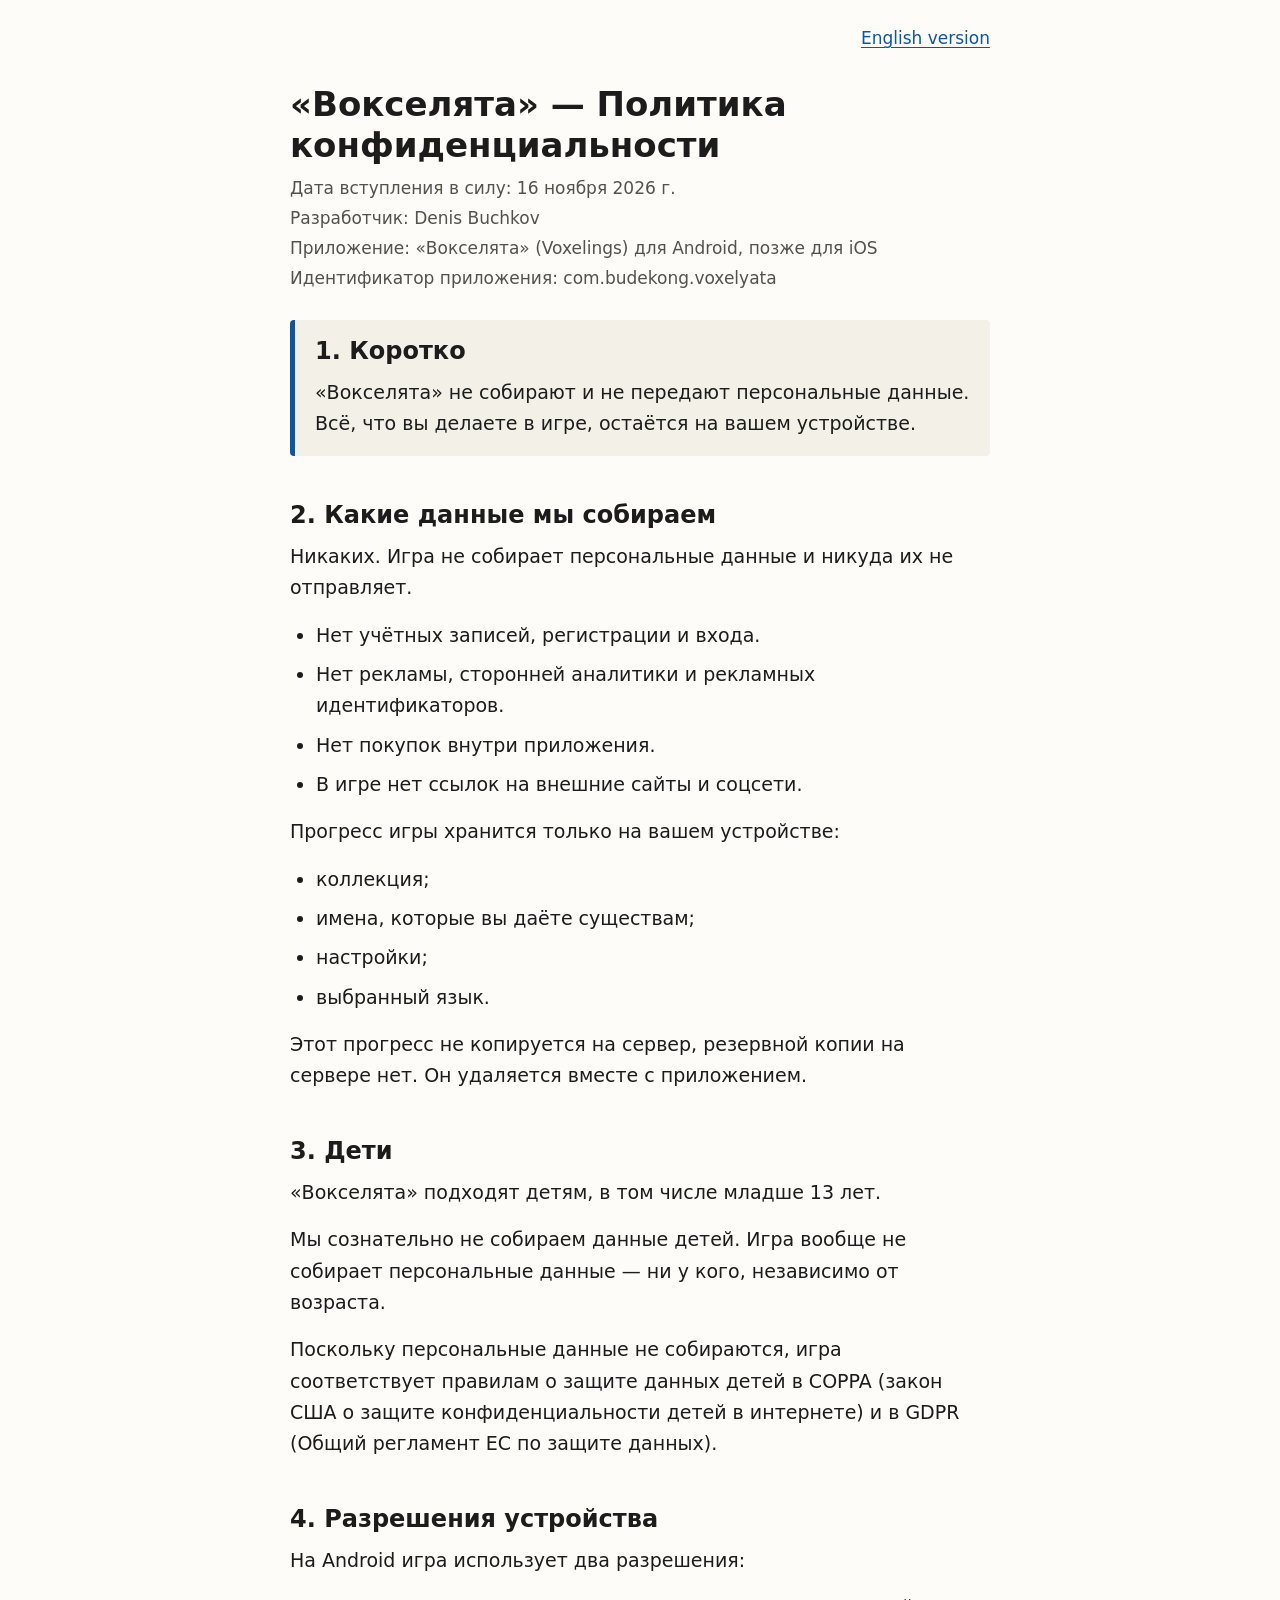
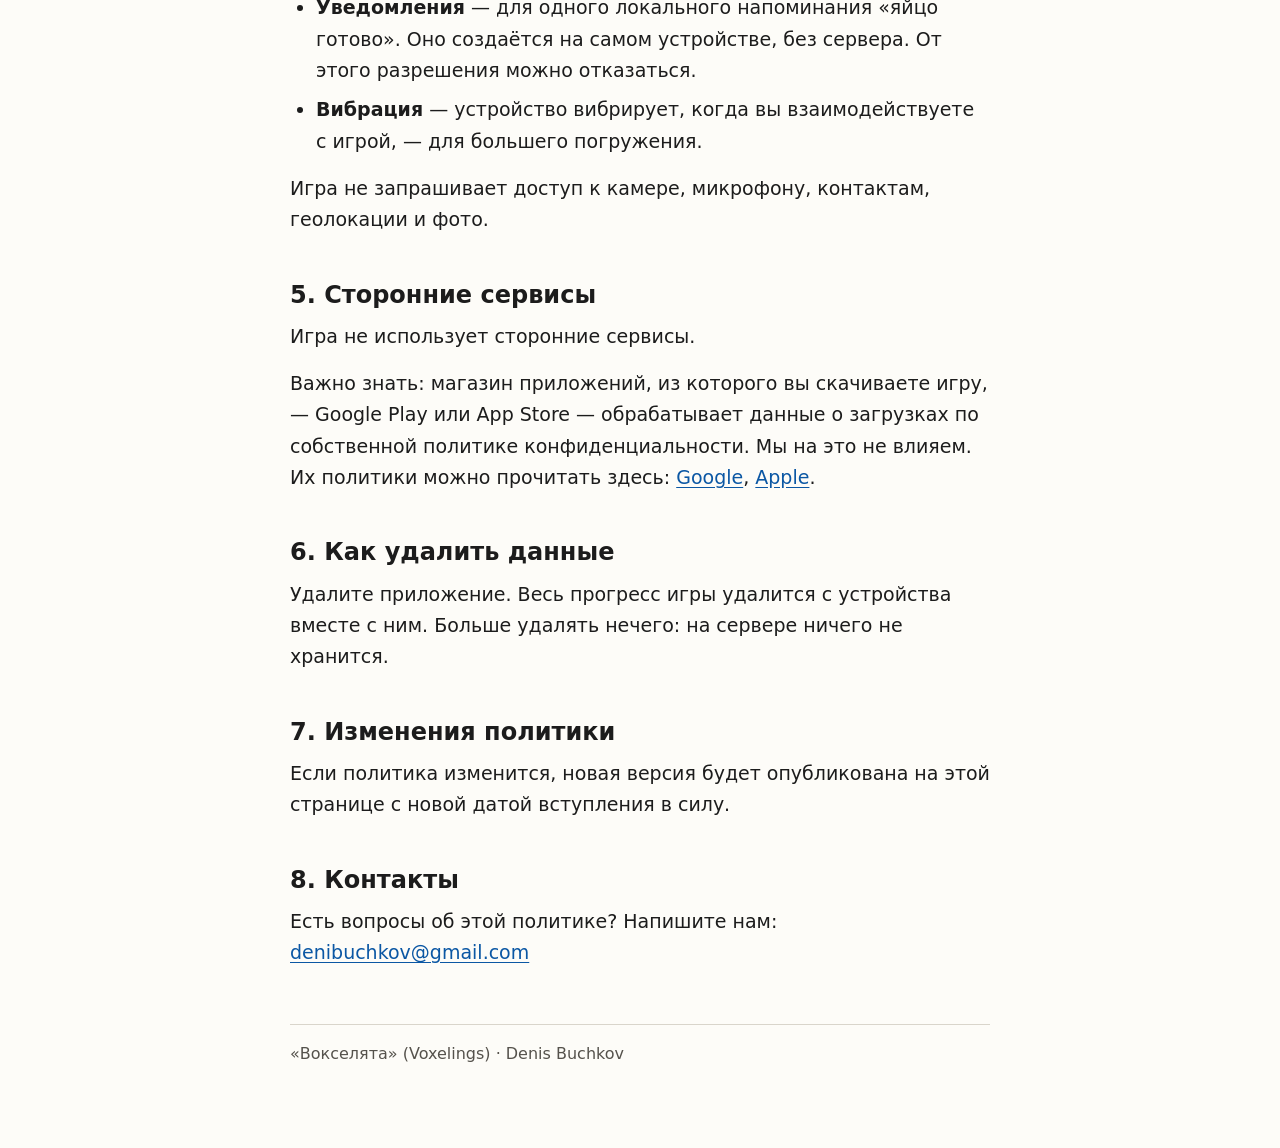
==== ru/index.html @ cc790b65 "Add privacy policy pages" ====
<!DOCTYPE html>
<html lang="ru">
<head>
  <meta charset="utf-8">
  <meta name="viewport" content="width=device-width, initial-scale=1">
  <title>Вокселята — Политика конфиденциальности</title>
  <meta name="description" content="Политика конфиденциальности мобильной игры «Вокселята» (Voxelings). Игра не собирает и не передаёт персональные данные.">
  <link rel="alternate" hreflang="en" href="../">
  <link rel="alternate" hreflang="ru" href="./">
  <link rel="stylesheet" href="../style.css">
</head>
<body>
<div class="page">

  <p class="lang"><a href="../" lang="en" hreflang="en">English version</a></p>

  <header>
    <h1>«Вокселята» — Политика конфиденциальности</h1>
    <ul class="meta">
      <li>Дата вступления в силу: 16 ноября 2026 г.</li>
      <li>Разработчик: Denis Buchkov</li>
      <li>Приложение: «Вокселята» (Voxelings) для Android, позже для iOS</li>
      <li>Идентификатор приложения: com.budekong.voxelyata</li>
    </ul>
  </header>

  <main>
    <section class="short">
      <h2 style="margin-top:0">1. Коротко</h2>
      <p>«Вокселята» не собирают и не передают персональные данные. Всё, что вы делаете в игре, остаётся на вашем устройстве.</p>
    </section>

    <section>
      <h2>2. Какие данные мы собираем</h2>
      <p>Никаких. Игра не собирает персональные данные и никуда их не отправляет.</p>
      <ul>
        <li>Нет учётных записей, регистрации и входа.</li>
        <li>Нет рекламы, сторонней аналитики и рекламных идентификаторов.</li>
        <li>Нет покупок внутри приложения.</li>
        <li>В игре нет ссылок на внешние сайты и соцсети.</li>
      </ul>
      <p>Прогресс игры хранится только на вашем устройстве:</p>
      <ul>
        <li>коллекция;</li>
        <li>имена, которые вы даёте существам;</li>
        <li>настройки;</li>
        <li>выбранный язык.</li>
      </ul>
      <p>Этот прогресс не копируется на сервер, резервной копии на сервере нет. Он удаляется вместе с приложением.</p>
    </section>

    <section>
      <h2>3. Дети</h2>
      <p>«Вокселята» подходят детям, в том числе младше 13 лет.</p>
      <p>Мы сознательно не собираем данные детей. Игра вообще не собирает персональные данные — ни у кого, независимо от возраста.</p>
      <p>Поскольку персональные данные не собираются, игра соответствует правилам о защите данных детей в COPPA (закон США о защите конфиденциальности детей в интернете) и в GDPR (Общий регламент ЕС по защите данных).</p>
    </section>

    <section>
      <h2>4. Разрешения устройства</h2>
      <p>На Android игра использует два разрешения:</p>
      <ul>
        <li><strong>Уведомления</strong> — для одного локального напоминания «яйцо готово». Оно создаётся на самом устройстве, без сервера. От этого разрешения можно отказаться.</li>
        <li><strong>Вибрация</strong> — устройство вибрирует, когда вы взаимодействуете с игрой, — для большего погружения.</li>
      </ul>
      <p>Игра не запрашивает доступ к камере, микрофону, контактам, геолокации и фото.</p>    </section>

    <section>
      <h2>5. Сторонние сервисы</h2>
      <p>Игра не использует сторонние сервисы.</p>
      <p>Важно знать: магазин приложений, из которого вы скачиваете игру, — Google Play или App Store — обрабатывает данные о загрузках по собственной политике конфиденциальности. Мы на это не влияем. Их политики можно прочитать здесь: <a href="https://policies.google.com/privacy?hl=ru" rel="noopener noreferrer">Google</a>, <a href="https://www.apple.com/legal/privacy/" rel="noopener noreferrer">Apple</a>.</p>
    </section>

    <section>
      <h2>6. Как удалить данные</h2>
      <p>Удалите приложение. Весь прогресс игры удалится с устройства вместе с ним. Больше удалять нечего: на сервере ничего не хранится.</p>
    </section>

    <section>
      <h2>7. Изменения политики</h2>
      <p>Если политика изменится, новая версия будет опубликована на этой странице с новой датой вступления в силу.</p>
    </section>

    <section>
      <h2>8. Контакты</h2>
      <p>Есть вопросы об этой политике? Напишите нам: <a href="mailto:denibuchkov@gmail.com">denibuchkov@gmail.com</a></p>
    </section>
  </main>

  <footer>
    <p>«Вокселята» (Voxelings) · Denis Buchkov</p>
  </footer>

</div>
</body>
</html>
---- style.css ----
:root {
  --bg: #fdfcf8;
  --text: #1c1c1c;
  --muted: #55524c;
  --link: #0b57a4;
  --line: #d9d5cb;
  --card: #f3f0e7;
}

@media (prefers-color-scheme: dark) {
  :root {
    --bg: #17181a;
    --text: #ebe9e4;
    --muted: #b4b0a8;
    --link: #8fbcff;
    --line: #3a3c40;
    --card: #222427;
  }
}

* {
  box-sizing: border-box;
}

html {
  -webkit-text-size-adjust: 100%;
  text-size-adjust: 100%;
}

body {
  margin: 0;
  padding: 24px 20px 64px;
  background: var(--bg);
  color: var(--text);
  font-family: system-ui, -apple-system, "Segoe UI", Roboto, "Helvetica Neue", Arial, sans-serif;
  font-size: 19px;
  line-height: 1.65;
}

.page {
  max-width: 700px;
  margin: 0 auto;
}

.lang {
  margin: 0 0 32px;
  text-align: right;
  font-size: 17px;
}

a {
  color: var(--link);
  text-decoration: underline;
  text-underline-offset: 3px;
}

a:focus-visible {
  outline: 3px solid var(--link);
  outline-offset: 3px;
  border-radius: 2px;
}

h1 {
  margin: 0 0 8px;
  font-size: 34px;
  line-height: 1.2;
  overflow-wrap: break-word;
}

h2 {
  margin: 44px 0 10px;
  font-size: 24px;
  line-height: 1.3;
}

p,
ul {
  margin: 0 0 16px;
}

ul {
  padding-left: 26px;
}

li {
  margin-bottom: 8px;
}

.meta {
  margin: 0 0 28px;
  padding: 0;
  list-style: none;
  color: var(--muted);
  font-size: 17px;
}

.meta li {
  margin-bottom: 2px;
  overflow-wrap: anywhere;
}

.short {
  padding: 16px 20px;
  background: var(--card);
  border-left: 5px solid var(--link);
  border-radius: 4px;
}

.short p:last-child {
  margin-bottom: 0;
}

footer {
  margin-top: 56px;
  padding-top: 16px;
  border-top: 1px solid var(--line);
  color: var(--muted);
  font-size: 16px;
}

/* Незаполненные места. После заполнения таких элементов на страницах остаться не должно. */
mark.todo {
  padding: 1px 5px;
  background: #ffdd55;
  color: #000;
  font-weight: 700;
  border-radius: 3px;
}

@media (max-width: 480px) {
  body {
    padding: 16px 16px 48px;
    font-size: 18px;
  }

  h1 {
    font-size: 28px;
  }

  h2 {
    font-size: 22px;
  }
}
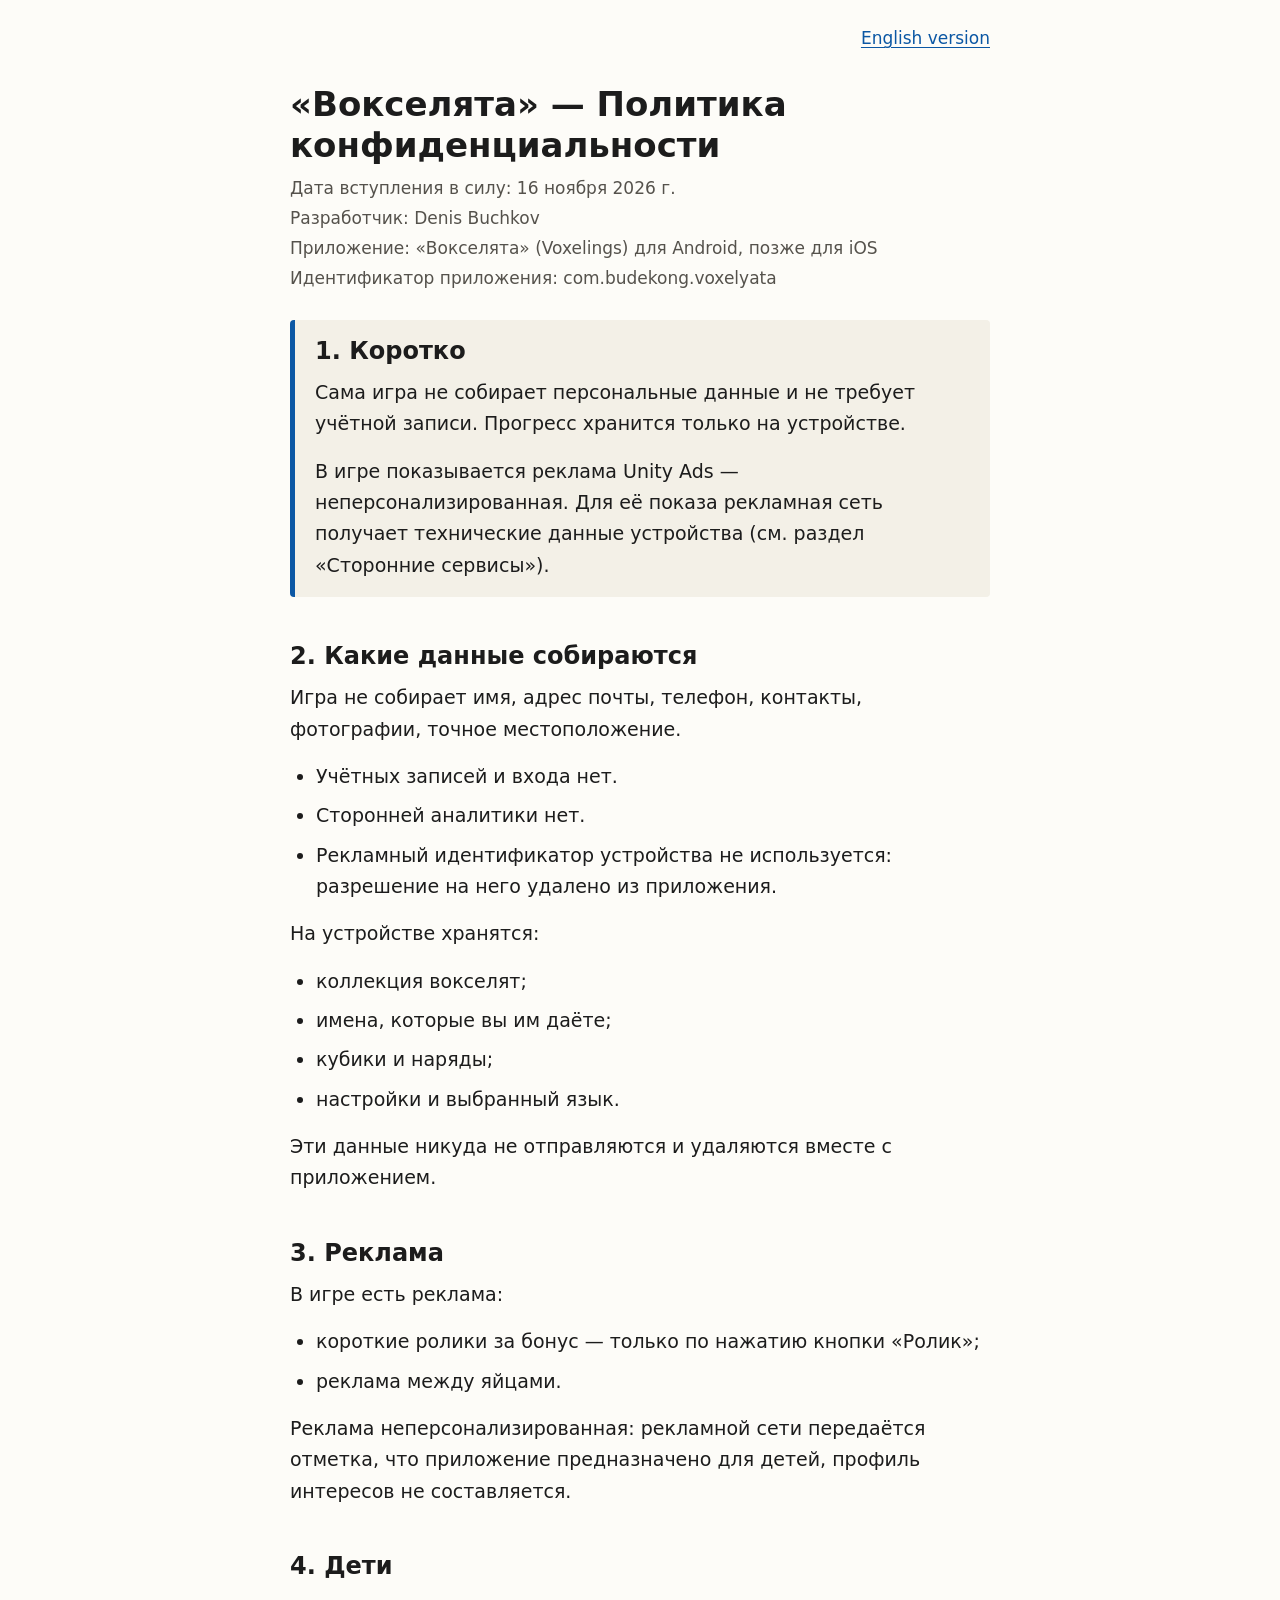
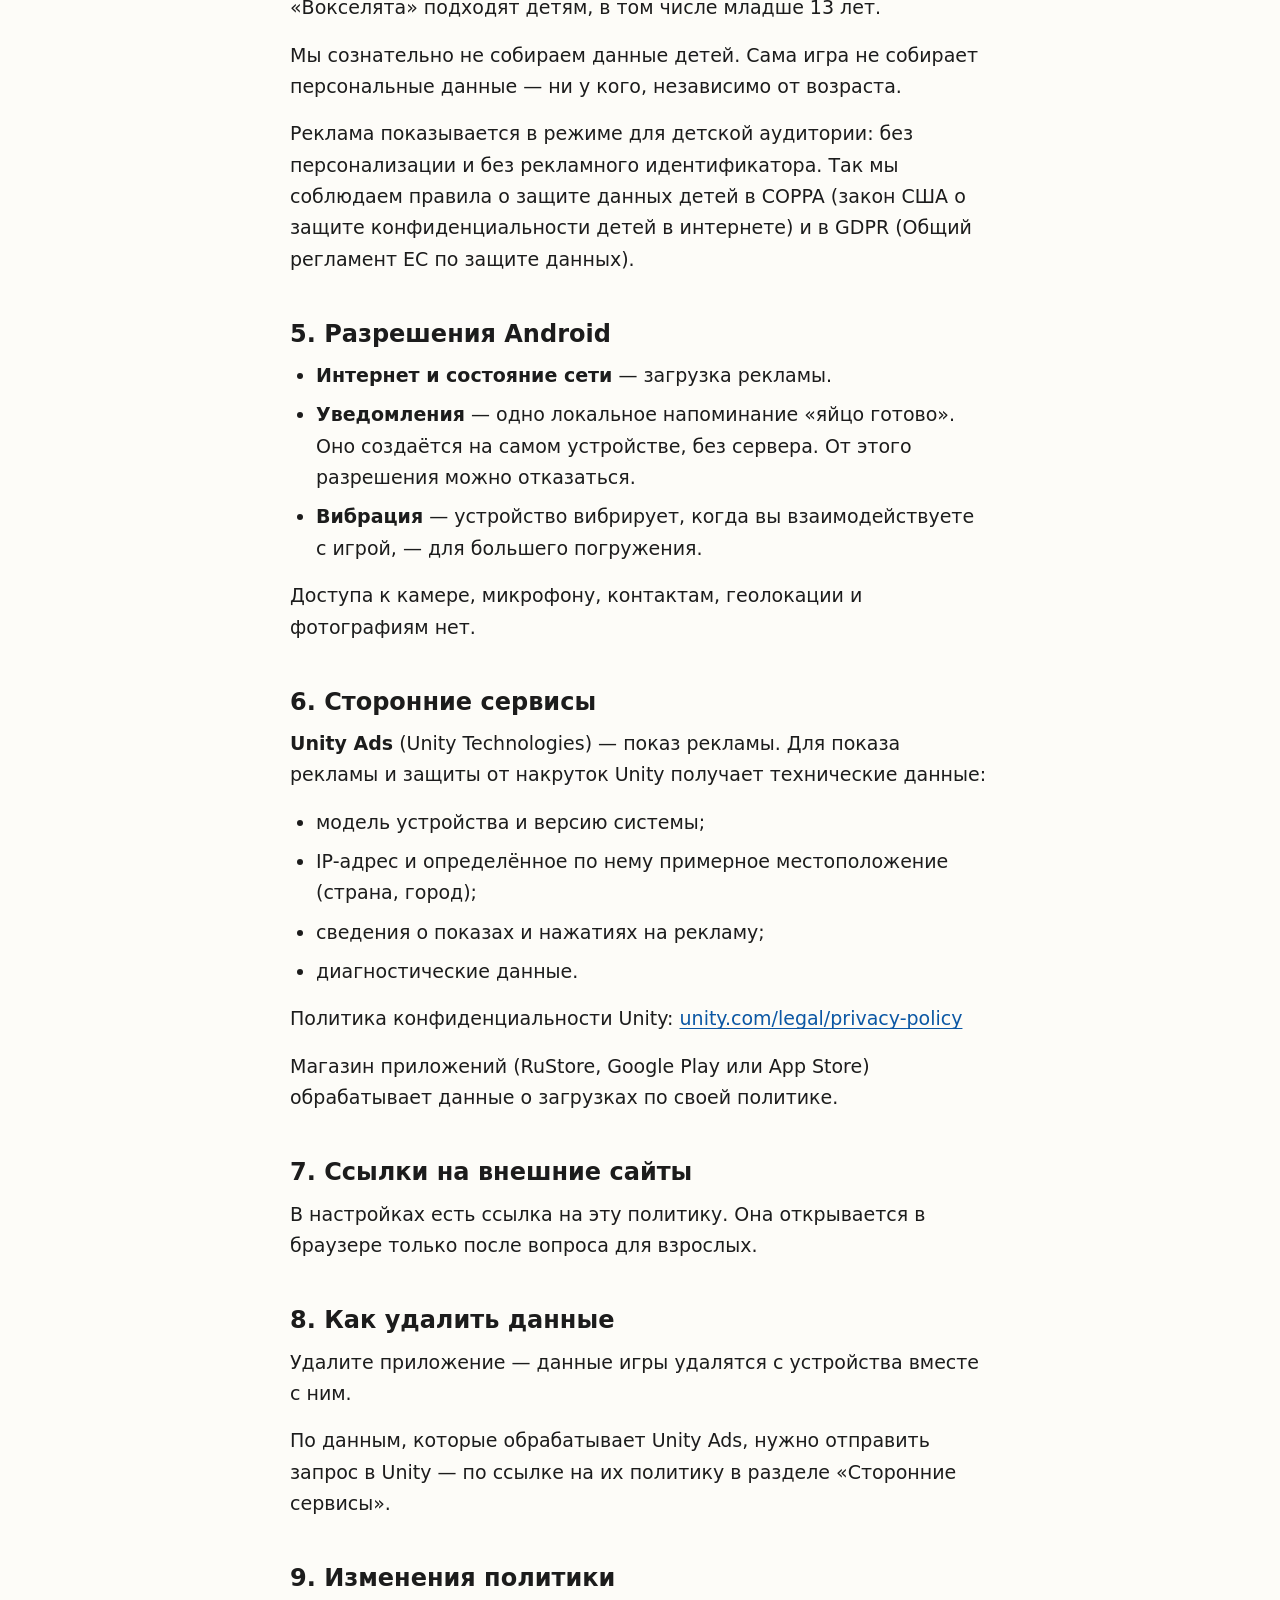
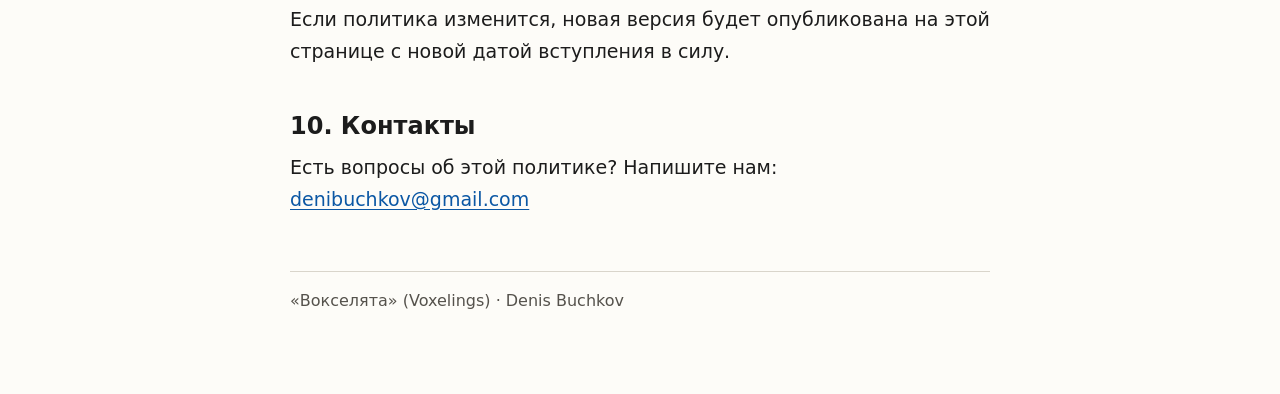
==== commit 30adbe7c: "Update policy for RuStore: Unity Ads" ====
--- a/ru/index.html
+++ b/ru/index.html
@@ -4,7 +4,7 @@
   <meta charset="utf-8">
   <meta name="viewport" content="width=device-width, initial-scale=1">
   <title>Вокселята — Политика конфиденциальности</title>
-  <meta name="description" content="Политика конфиденциальности мобильной игры «Вокселята» (Voxelings). Игра не собирает и не передаёт персональные данные.">
+  <meta name="description" content="Политика конфиденциальности мобильной игры «Вокселята» (Voxelings). Сама игра не собирает персональные данные; в игре показывается неперсонализированная реклама Unity Ads.">
   <link rel="alternate" hreflang="en" href="../">
   <link rel="alternate" hreflang="ru" href="./">
   <link rel="stylesheet" href="../style.css">
@@ -27,62 +27,86 @@
   <main>
     <section class="short">
       <h2 style="margin-top:0">1. Коротко</h2>
-      <p>«Вокселята» не собирают и не передают персональные данные. Всё, что вы делаете в игре, остаётся на вашем устройстве.</p>
+      <p>Сама игра не собирает персональные данные и не требует учётной записи. Прогресс хранится только на устройстве.</p>
+      <p>В игре показывается реклама Unity Ads — неперсонализированная. Для её показа рекламная сеть получает технические данные устройства (см. раздел «Сторонние сервисы»).</p>
     </section>
 
     <section>
-      <h2>2. Какие данные мы собираем</h2>
-      <p>Никаких. Игра не собирает персональные данные и никуда их не отправляет.</p>
+      <h2>2. Какие данные собираются</h2>
+      <p>Игра не собирает имя, адрес почты, телефон, контакты, фотографии, точное местоположение.</p>
       <ul>
-        <li>Нет учётных записей, регистрации и входа.</li>
-        <li>Нет рекламы, сторонней аналитики и рекламных идентификаторов.</li>
-        <li>Нет покупок внутри приложения.</li>
-        <li>В игре нет ссылок на внешние сайты и соцсети.</li>
+        <li>Учётных записей и входа нет.</li>
+        <li>Сторонней аналитики нет.</li>
+        <li>Рекламный идентификатор устройства не используется: разрешение на него удалено из приложения.</li>
       </ul>
-      <p>Прогресс игры хранится только на вашем устройстве:</p>
+      <p>На устройстве хранятся:</p>
       <ul>
-        <li>коллекция;</li>
-        <li>имена, которые вы даёте существам;</li>
-        <li>настройки;</li>
-        <li>выбранный язык.</li>
+        <li>коллекция вокселят;</li>
+        <li>имена, которые вы им даёте;</li>
+        <li>кубики и наряды;</li>
+        <li>настройки и выбранный язык.</li>
       </ul>
-      <p>Этот прогресс не копируется на сервер, резервной копии на сервере нет. Он удаляется вместе с приложением.</p>
+      <p>Эти данные никуда не отправляются и удаляются вместе с приложением.</p>
     </section>
 
     <section>
-      <h2>3. Дети</h2>
-      <p>«Вокселята» подходят детям, в том числе младше 13 лет.</p>
-      <p>Мы сознательно не собираем данные детей. Игра вообще не собирает персональные данные — ни у кого, независимо от возраста.</p>
-      <p>Поскольку персональные данные не собираются, игра соответствует правилам о защите данных детей в COPPA (закон США о защите конфиденциальности детей в интернете) и в GDPR (Общий регламент ЕС по защите данных).</p>
+      <h2>3. Реклама</h2>
+      <p>В игре есть реклама:</p>
+      <ul>
+        <li>короткие ролики за бонус — только по нажатию кнопки «Ролик»;</li>
+        <li>реклама между яйцами.</li>
+      </ul>
+      <p>Реклама неперсонализированная: рекламной сети передаётся отметка, что приложение предназначено для детей, профиль интересов не составляется.</p>
     </section>
 
     <section>
-      <h2>4. Разрешения устройства</h2>
-      <p>На Android игра использует два разрешения:</p>
-      <ul>
-        <li><strong>Уведомления</strong> — для одного локального напоминания «яйцо готово». Оно создаётся на самом устройстве, без сервера. От этого разрешения можно отказаться.</li>
-        <li><strong>Вибрация</strong> — устройство вибрирует, когда вы взаимодействуете с игрой, — для большего погружения.</li>
-      </ul>
-      <p>Игра не запрашивает доступ к камере, микрофону, контактам, геолокации и фото.</p>    </section>
-
-    <section>
-      <h2>5. Сторонние сервисы</h2>
-      <p>Игра не использует сторонние сервисы.</p>
-      <p>Важно знать: магазин приложений, из которого вы скачиваете игру, — Google Play или App Store — обрабатывает данные о загрузках по собственной политике конфиденциальности. Мы на это не влияем. Их политики можно прочитать здесь: <a href="https://policies.google.com/privacy?hl=ru" rel="noopener noreferrer">Google</a>, <a href="https://www.apple.com/legal/privacy/" rel="noopener noreferrer">Apple</a>.</p>
+      <h2>4. Дети</h2>
+      <p>«Вокселята» подходят детям, в том числе младше 13 лет.</p>
+      <p>Мы сознательно не собираем данные детей. Сама игра не собирает персональные данные — ни у кого, независимо от возраста.</p>
+      <p>Реклама показывается в режиме для детской аудитории: без персонализации и без рекламного идентификатора. Так мы соблюдаем правила о защите данных детей в COPPA (закон США о защите конфиденциальности детей в интернете) и в GDPR (Общий регламент ЕС по защите данных).</p>
     </section>
 
     <section>
-      <h2>6. Как удалить данные</h2>
-      <p>Удалите приложение. Весь прогресс игры удалится с устройства вместе с ним. Больше удалять нечего: на сервере ничего не хранится.</p>
+      <h2>5. Разрешения Android</h2>
+      <ul>
+        <li><strong>Интернет и состояние сети</strong> — загрузка рекламы.</li>
+        <li><strong>Уведомления</strong> — одно локальное напоминание «яйцо готово». Оно создаётся на самом устройстве, без сервера. От этого разрешения можно отказаться.</li>
+        <li><strong>Вибрация</strong> — устройство вибрирует, когда вы взаимодействуете с игрой, — для большего погружения.</li>
+      </ul>
+      <p>Доступа к камере, микрофону, контактам, геолокации и фотографиям нет.</p>
     </section>
 
     <section>
-      <h2>7. Изменения политики</h2>
+      <h2>6. Сторонние сервисы</h2>
+      <p><strong>Unity Ads</strong> (Unity Technologies) — показ рекламы. Для показа рекламы и защиты от накруток Unity получает технические данные:</p>
+      <ul>
+        <li>модель устройства и версию системы;</li>
+        <li>IP-адрес и определённое по нему примерное местоположение (страна, город);</li>
+        <li>сведения о показах и нажатиях на рекламу;</li>
+        <li>диагностические данные.</li>
+      </ul>
+      <p>Политика конфиденциальности Unity: <a href="https://unity.com/legal/privacy-policy" rel="noopener noreferrer">unity.com/legal/privacy-policy</a></p>
+      <p>Магазин приложений (RuStore, Google Play или App Store) обрабатывает данные о загрузках по своей политике.</p>
+    </section>
+
+    <section>
+      <h2>7. Ссылки на внешние сайты</h2>
+      <p>В настройках есть ссылка на эту политику. Она открывается в браузере только после вопроса для взрослых.</p>
+    </section>
+
+    <section>
+      <h2>8. Как удалить данные</h2>
+      <p>Удалите приложение — данные игры удалятся с устройства вместе с ним.</p>
+      <p>По данным, которые обрабатывает Unity Ads, нужно отправить запрос в Unity — по ссылке на их политику в разделе «Сторонние сервисы».</p>
+    </section>
+
+    <section>
+      <h2>9. Изменения политики</h2>
       <p>Если политика изменится, новая версия будет опубликована на этой странице с новой датой вступления в силу.</p>
     </section>
 
     <section>
-      <h2>8. Контакты</h2>
+      <h2>10. Контакты</h2>
       <p>Есть вопросы об этой политике? Напишите нам: <a href="mailto:denibuchkov@gmail.com">denibuchkov@gmail.com</a></p>
     </section>
   </main>
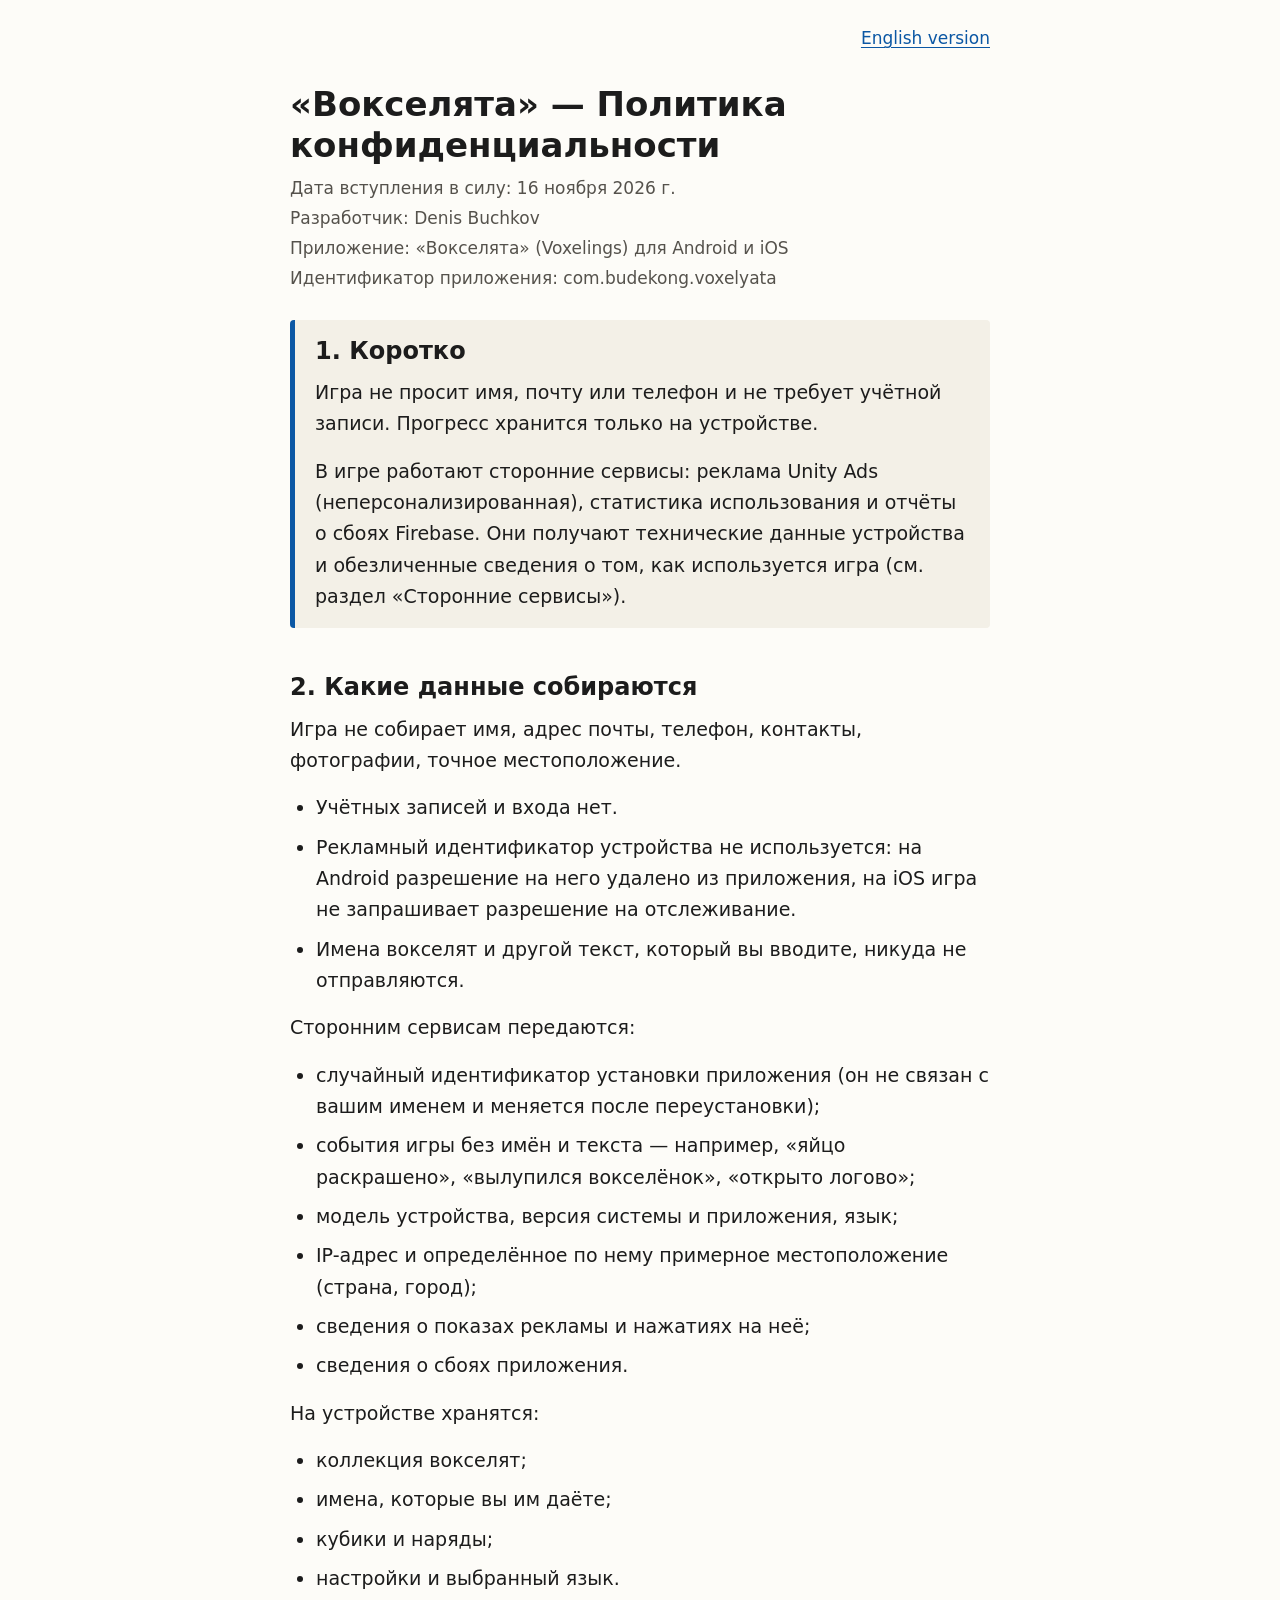
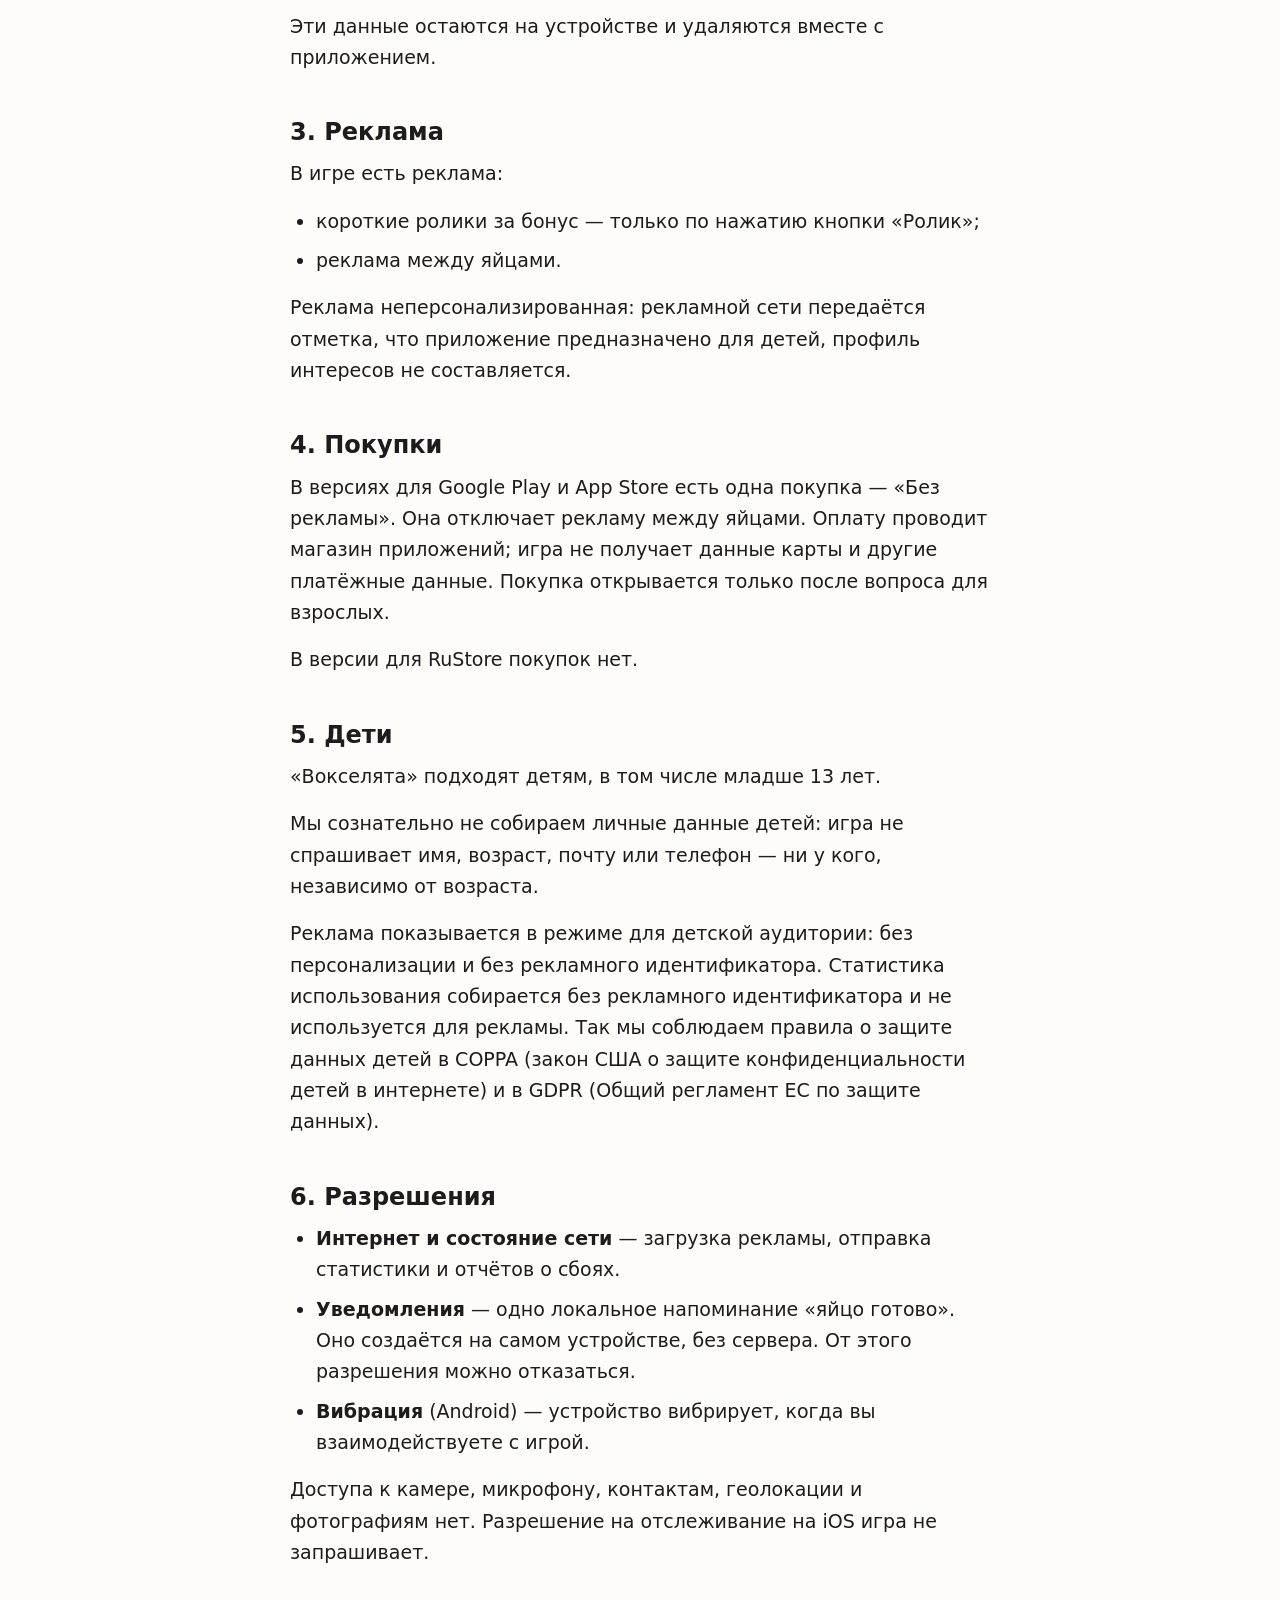
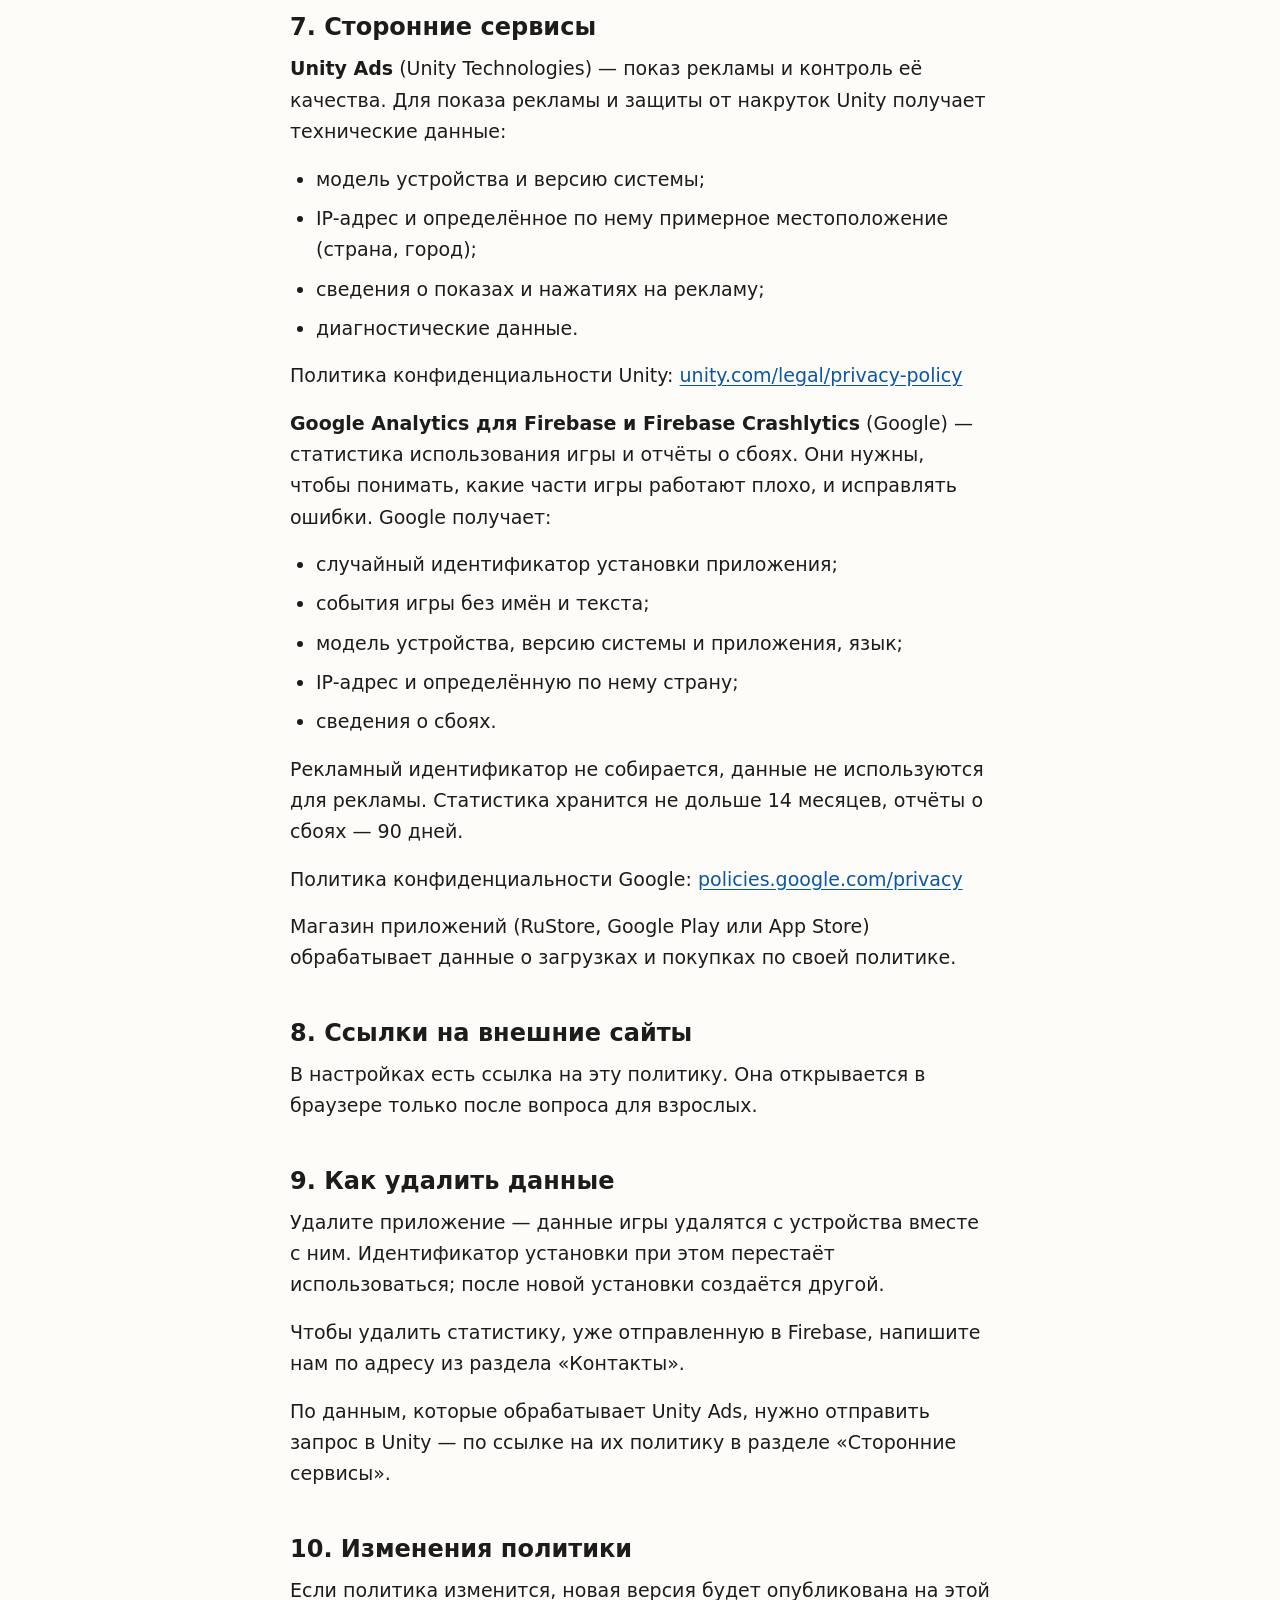
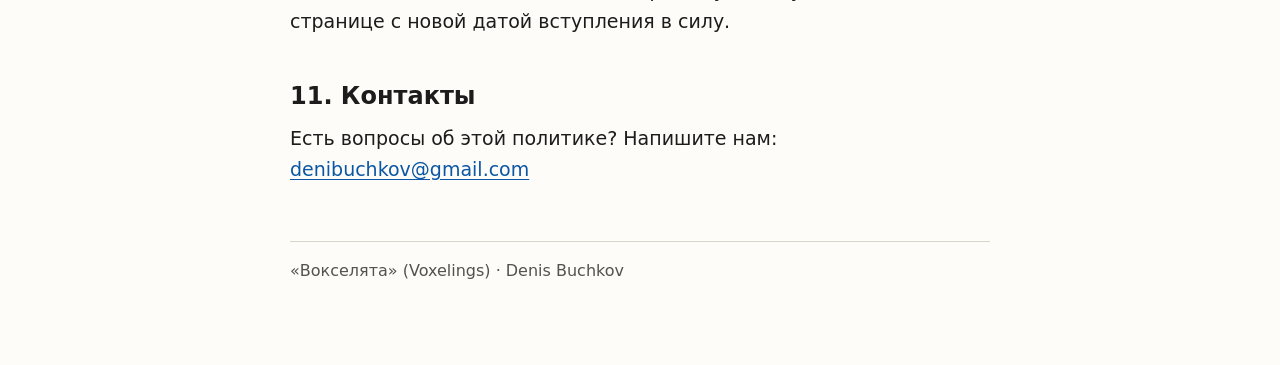
==== commit e9eba837: "Update policy: Firebase, purchases, iOS" ====
--- a/ru/index.html
+++ b/ru/index.html
@@ -4,7 +4,7 @@
   <meta charset="utf-8">
   <meta name="viewport" content="width=device-width, initial-scale=1">
   <title>Вокселята — Политика конфиденциальности</title>
-  <meta name="description" content="Политика конфиденциальности мобильной игры «Вокселята» (Voxelings). Сама игра не собирает персональные данные; в игре показывается неперсонализированная реклама Unity Ads.">
+  <meta name="description" content="Политика конфиденциальности мобильной игры «Вокселята» (Voxelings). Игра не просит личных данных; в ней есть неперсонализированная реклама Unity Ads, статистика использования и отчёты о сбоях Firebase.">
   <link rel="alternate" hreflang="en" href="../">
   <link rel="alternate" hreflang="ru" href="./">
   <link rel="stylesheet" href="../style.css">
@@ -19,7 +19,7 @@
     <ul class="meta">
       <li>Дата вступления в силу: 16 ноября 2026 г.</li>
       <li>Разработчик: Denis Buchkov</li>
-      <li>Приложение: «Вокселята» (Voxelings) для Android, позже для iOS</li>
+      <li>Приложение: «Вокселята» (Voxelings) для Android и iOS</li>
       <li>Идентификатор приложения: com.budekong.voxelyata</li>
     </ul>
   </header>
@@ -27,8 +27,8 @@
   <main>
     <section class="short">
       <h2 style="margin-top:0">1. Коротко</h2>
-      <p>Сама игра не собирает персональные данные и не требует учётной записи. Прогресс хранится только на устройстве.</p>
-      <p>В игре показывается реклама Unity Ads — неперсонализированная. Для её показа рекламная сеть получает технические данные устройства (см. раздел «Сторонние сервисы»).</p>
+      <p>Игра не просит имя, почту или телефон и не требует учётной записи. Прогресс хранится только на устройстве.</p>
+      <p>В игре работают сторонние сервисы: реклама Unity Ads (неперсонализированная), статистика использования и отчёты о сбоях Firebase. Они получают технические данные устройства и обезличенные сведения о том, как используется игра (см. раздел «Сторонние сервисы»).</p>
     </section>
 
     <section>
@@ -36,8 +36,17 @@
       <p>Игра не собирает имя, адрес почты, телефон, контакты, фотографии, точное местоположение.</p>
       <ul>
         <li>Учётных записей и входа нет.</li>
-        <li>Сторонней аналитики нет.</li>
-        <li>Рекламный идентификатор устройства не используется: разрешение на него удалено из приложения.</li>
+        <li>Рекламный идентификатор устройства не используется: на Android разрешение на него удалено из приложения, на iOS игра не запрашивает разрешение на отслеживание.</li>
+        <li>Имена вокселят и другой текст, который вы вводите, никуда не отправляются.</li>
+      </ul>
+      <p>Сторонним сервисам передаются:</p>
+      <ul>
+        <li>случайный идентификатор установки приложения (он не связан с вашим именем и меняется после переустановки);</li>
+        <li>события игры без имён и текста — например, «яйцо раскрашено», «вылупился вокселёнок», «открыто логово»;</li>
+        <li>модель устройства, версия системы и приложения, язык;</li>
+        <li>IP-адрес и определённое по нему примерное местоположение (страна, город);</li>
+        <li>сведения о показах рекламы и нажатиях на неё;</li>
+        <li>сведения о сбоях приложения.</li>
       </ul>
       <p>На устройстве хранятся:</p>
       <ul>
@@ -46,7 +55,7 @@
         <li>кубики и наряды;</li>
         <li>настройки и выбранный язык.</li>
       </ul>
-      <p>Эти данные никуда не отправляются и удаляются вместе с приложением.</p>
+      <p>Эти данные остаются на устройстве и удаляются вместе с приложением.</p>
     </section>
 
     <section>
@@ -60,25 +69,31 @@
     </section>
 
     <section>
-      <h2>4. Дети</h2>
-      <p>«Вокселята» подходят детям, в том числе младше 13 лет.</p>
-      <p>Мы сознательно не собираем данные детей. Сама игра не собирает персональные данные — ни у кого, независимо от возраста.</p>
-      <p>Реклама показывается в режиме для детской аудитории: без персонализации и без рекламного идентификатора. Так мы соблюдаем правила о защите данных детей в COPPA (закон США о защите конфиденциальности детей в интернете) и в GDPR (Общий регламент ЕС по защите данных).</p>
+      <h2>4. Покупки</h2>
+      <p>В версиях для Google Play и App Store есть одна покупка — «Без рекламы». Она отключает рекламу между яйцами. Оплату проводит магазин приложений; игра не получает данные карты и другие платёжные данные. Покупка открывается только после вопроса для взрослых.</p>
+      <p>В версии для RuStore покупок нет.</p>
     </section>
 
     <section>
-      <h2>5. Разрешения Android</h2>
-      <ul>
-        <li><strong>Интернет и состояние сети</strong> — загрузка рекламы.</li>
-        <li><strong>Уведомления</strong> — одно локальное напоминание «яйцо готово». Оно создаётся на самом устройстве, без сервера. От этого разрешения можно отказаться.</li>
-        <li><strong>Вибрация</strong> — устройство вибрирует, когда вы взаимодействуете с игрой, — для большего погружения.</li>
-      </ul>
-      <p>Доступа к камере, микрофону, контактам, геолокации и фотографиям нет.</p>
+      <h2>5. Дети</h2>
+      <p>«Вокселята» подходят детям, в том числе младше 13 лет.</p>
+      <p>Мы сознательно не собираем личные данные детей: игра не спрашивает имя, возраст, почту или телефон — ни у кого, независимо от возраста.</p>
+      <p>Реклама показывается в режиме для детской аудитории: без персонализации и без рекламного идентификатора. Статистика использования собирается без рекламного идентификатора и не используется для рекламы. Так мы соблюдаем правила о защите данных детей в COPPA (закон США о защите конфиденциальности детей в интернете) и в GDPR (Общий регламент ЕС по защите данных).</p>
     </section>
 
     <section>
-      <h2>6. Сторонние сервисы</h2>
-      <p><strong>Unity Ads</strong> (Unity Technologies) — показ рекламы. Для показа рекламы и защиты от накруток Unity получает технические данные:</p>
+      <h2>6. Разрешения</h2>
+      <ul>
+        <li><strong>Интернет и состояние сети</strong> — загрузка рекламы, отправка статистики и отчётов о сбоях.</li>
+        <li><strong>Уведомления</strong> — одно локальное напоминание «яйцо готово». Оно создаётся на самом устройстве, без сервера. От этого разрешения можно отказаться.</li>
+        <li><strong>Вибрация</strong> (Android) — устройство вибрирует, когда вы взаимодействуете с игрой.</li>
+      </ul>
+      <p>Доступа к камере, микрофону, контактам, геолокации и фотографиям нет. Разрешение на отслеживание на iOS игра не запрашивает.</p>
+    </section>
+
+    <section>
+      <h2>7. Сторонние сервисы</h2>
+      <p><strong>Unity Ads</strong> (Unity Technologies) — показ рекламы и контроль её качества. Для показа рекламы и защиты от накруток Unity получает технические данные:</p>
       <ul>
         <li>модель устройства и версию системы;</li>
         <li>IP-адрес и определённое по нему примерное местоположение (страна, город);</li>
@@ -86,27 +101,38 @@
         <li>диагностические данные.</li>
       </ul>
       <p>Политика конфиденциальности Unity: <a href="https://unity.com/legal/privacy-policy" rel="noopener noreferrer">unity.com/legal/privacy-policy</a></p>
-      <p>Магазин приложений (RuStore, Google Play или App Store) обрабатывает данные о загрузках по своей политике.</p>
+      <p><strong>Google Analytics для Firebase и Firebase Crashlytics</strong> (Google) — статистика использования игры и отчёты о сбоях. Они нужны, чтобы понимать, какие части игры работают плохо, и исправлять ошибки. Google получает:</p>
+      <ul>
+        <li>случайный идентификатор установки приложения;</li>
+        <li>события игры без имён и текста;</li>
+        <li>модель устройства, версию системы и приложения, язык;</li>
+        <li>IP-адрес и определённую по нему страну;</li>
+        <li>сведения о сбоях.</li>
+      </ul>
+      <p>Рекламный идентификатор не собирается, данные не используются для рекламы. Статистика хранится не дольше 14 месяцев, отчёты о сбоях — 90 дней.</p>
+      <p>Политика конфиденциальности Google: <a href="https://policies.google.com/privacy" rel="noopener noreferrer">policies.google.com/privacy</a></p>
+      <p>Магазин приложений (RuStore, Google Play или App Store) обрабатывает данные о загрузках и покупках по своей политике.</p>
     </section>
 
     <section>
-      <h2>7. Ссылки на внешние сайты</h2>
+      <h2>8. Ссылки на внешние сайты</h2>
       <p>В настройках есть ссылка на эту политику. Она открывается в браузере только после вопроса для взрослых.</p>
     </section>
 
     <section>
-      <h2>8. Как удалить данные</h2>
-      <p>Удалите приложение — данные игры удалятся с устройства вместе с ним.</p>
+      <h2>9. Как удалить данные</h2>
+      <p>Удалите приложение — данные игры удалятся с устройства вместе с ним. Идентификатор установки при этом перестаёт использоваться; после новой установки создаётся другой.</p>
+      <p>Чтобы удалить статистику, уже отправленную в Firebase, напишите нам по адресу из раздела «Контакты».</p>
       <p>По данным, которые обрабатывает Unity Ads, нужно отправить запрос в Unity — по ссылке на их политику в разделе «Сторонние сервисы».</p>
     </section>
 
     <section>
-      <h2>9. Изменения политики</h2>
+      <h2>10. Изменения политики</h2>
       <p>Если политика изменится, новая версия будет опубликована на этой странице с новой датой вступления в силу.</p>
     </section>
 
     <section>
-      <h2>10. Контакты</h2>
+      <h2>11. Контакты</h2>
       <p>Есть вопросы об этой политике? Напишите нам: <a href="mailto:denibuchkov@gmail.com">denibuchkov@gmail.com</a></p>
     </section>
   </main>
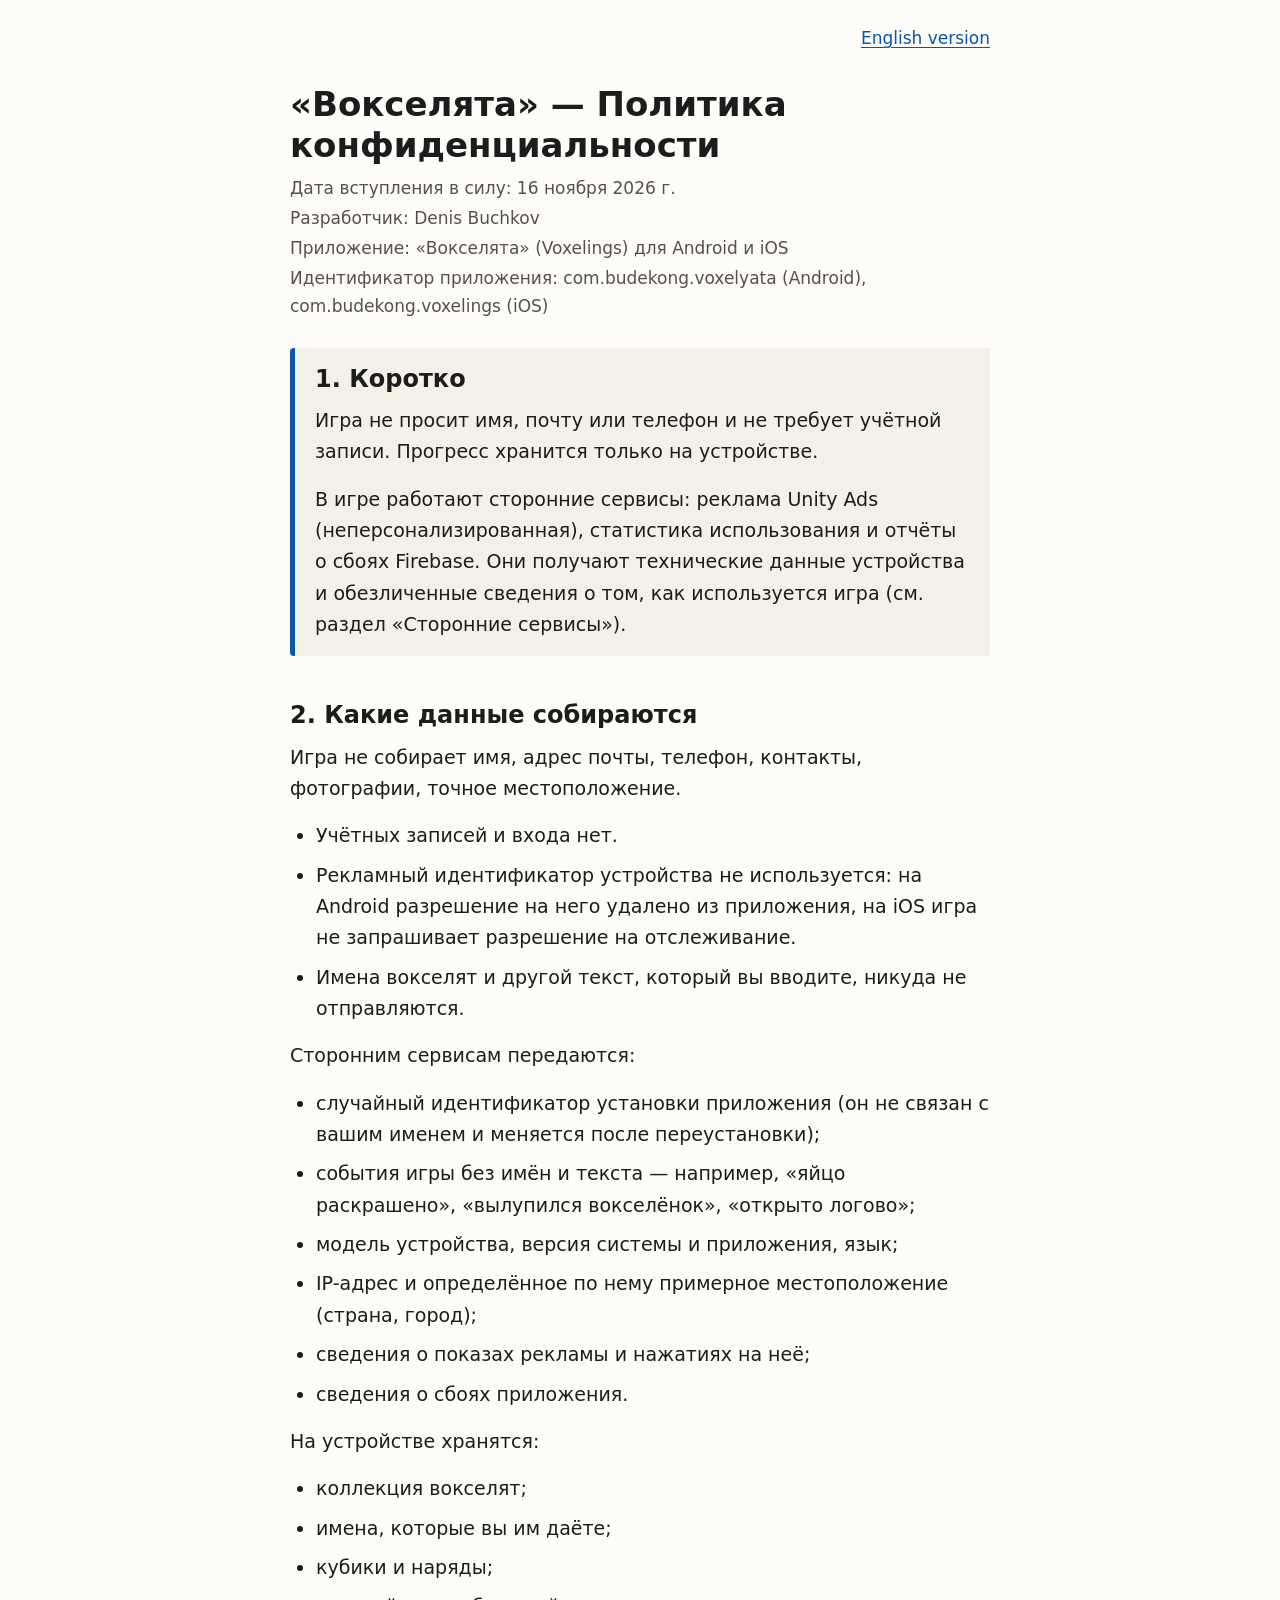
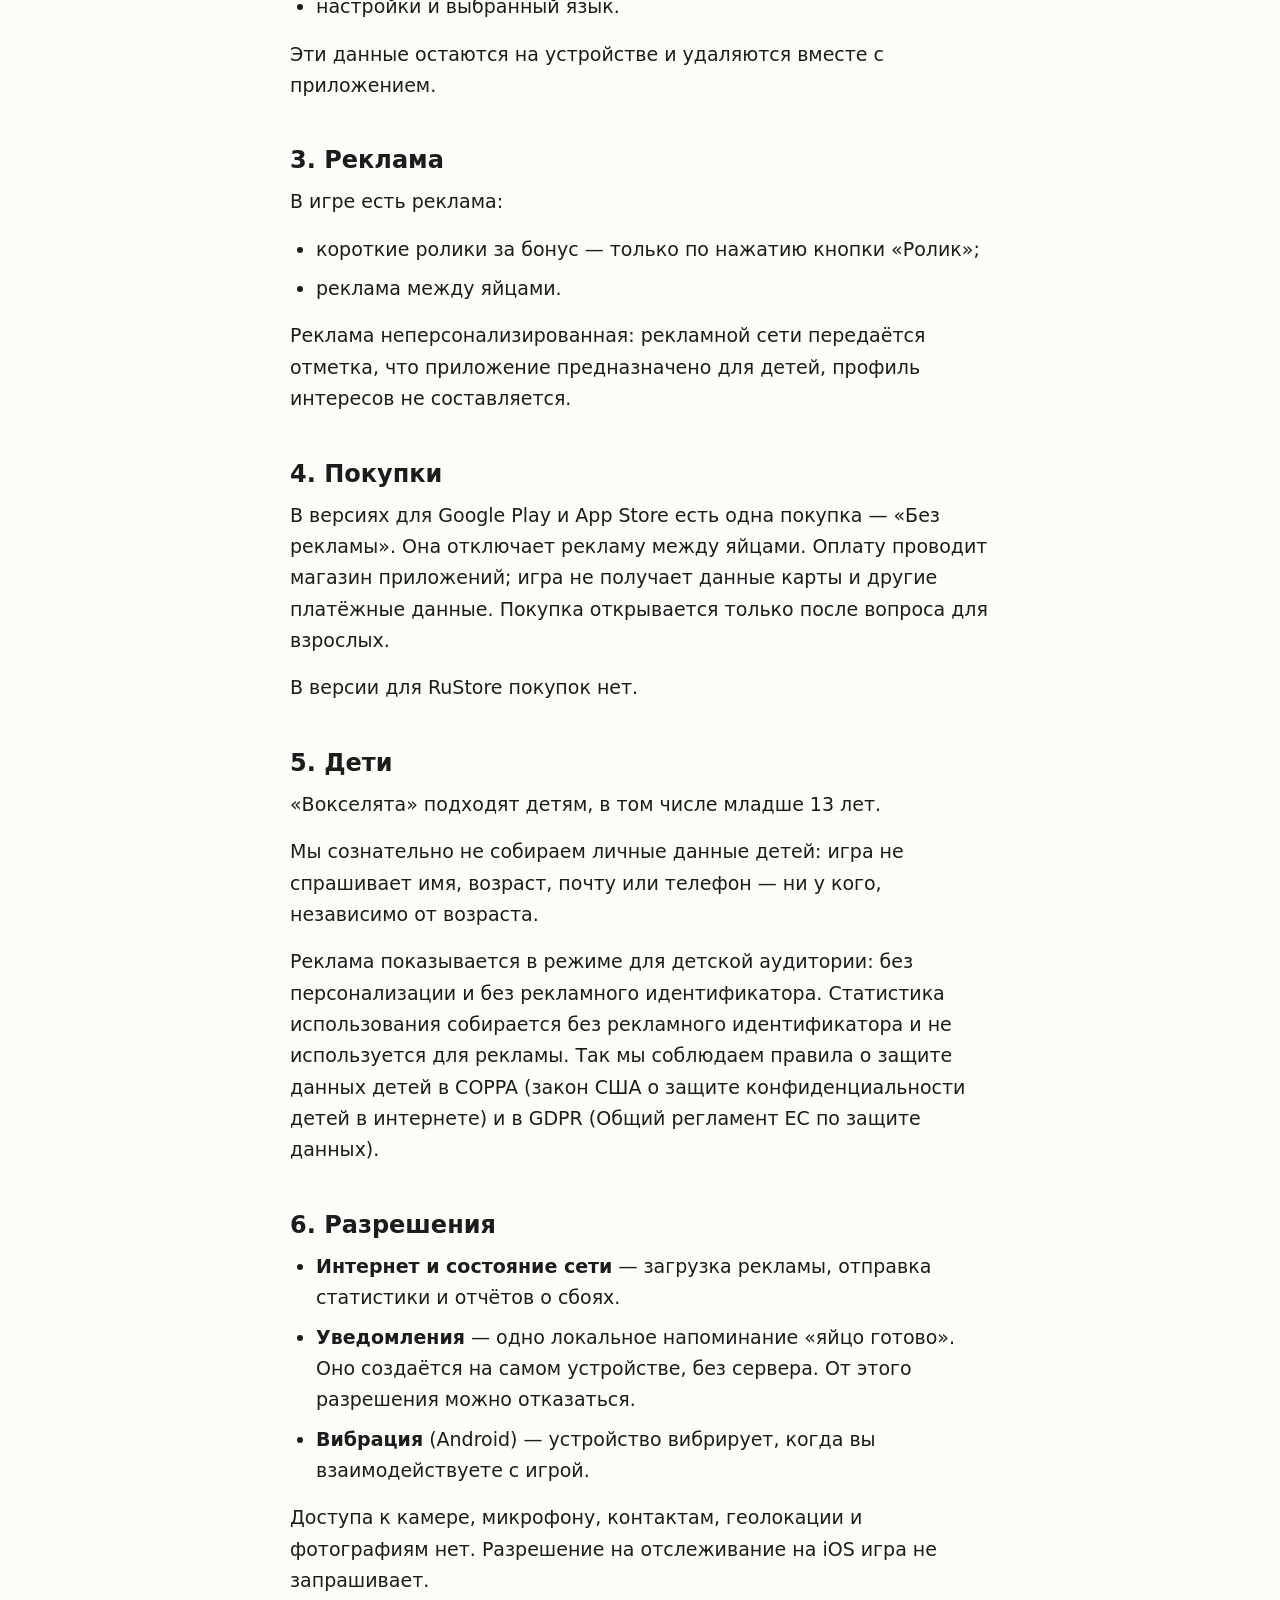
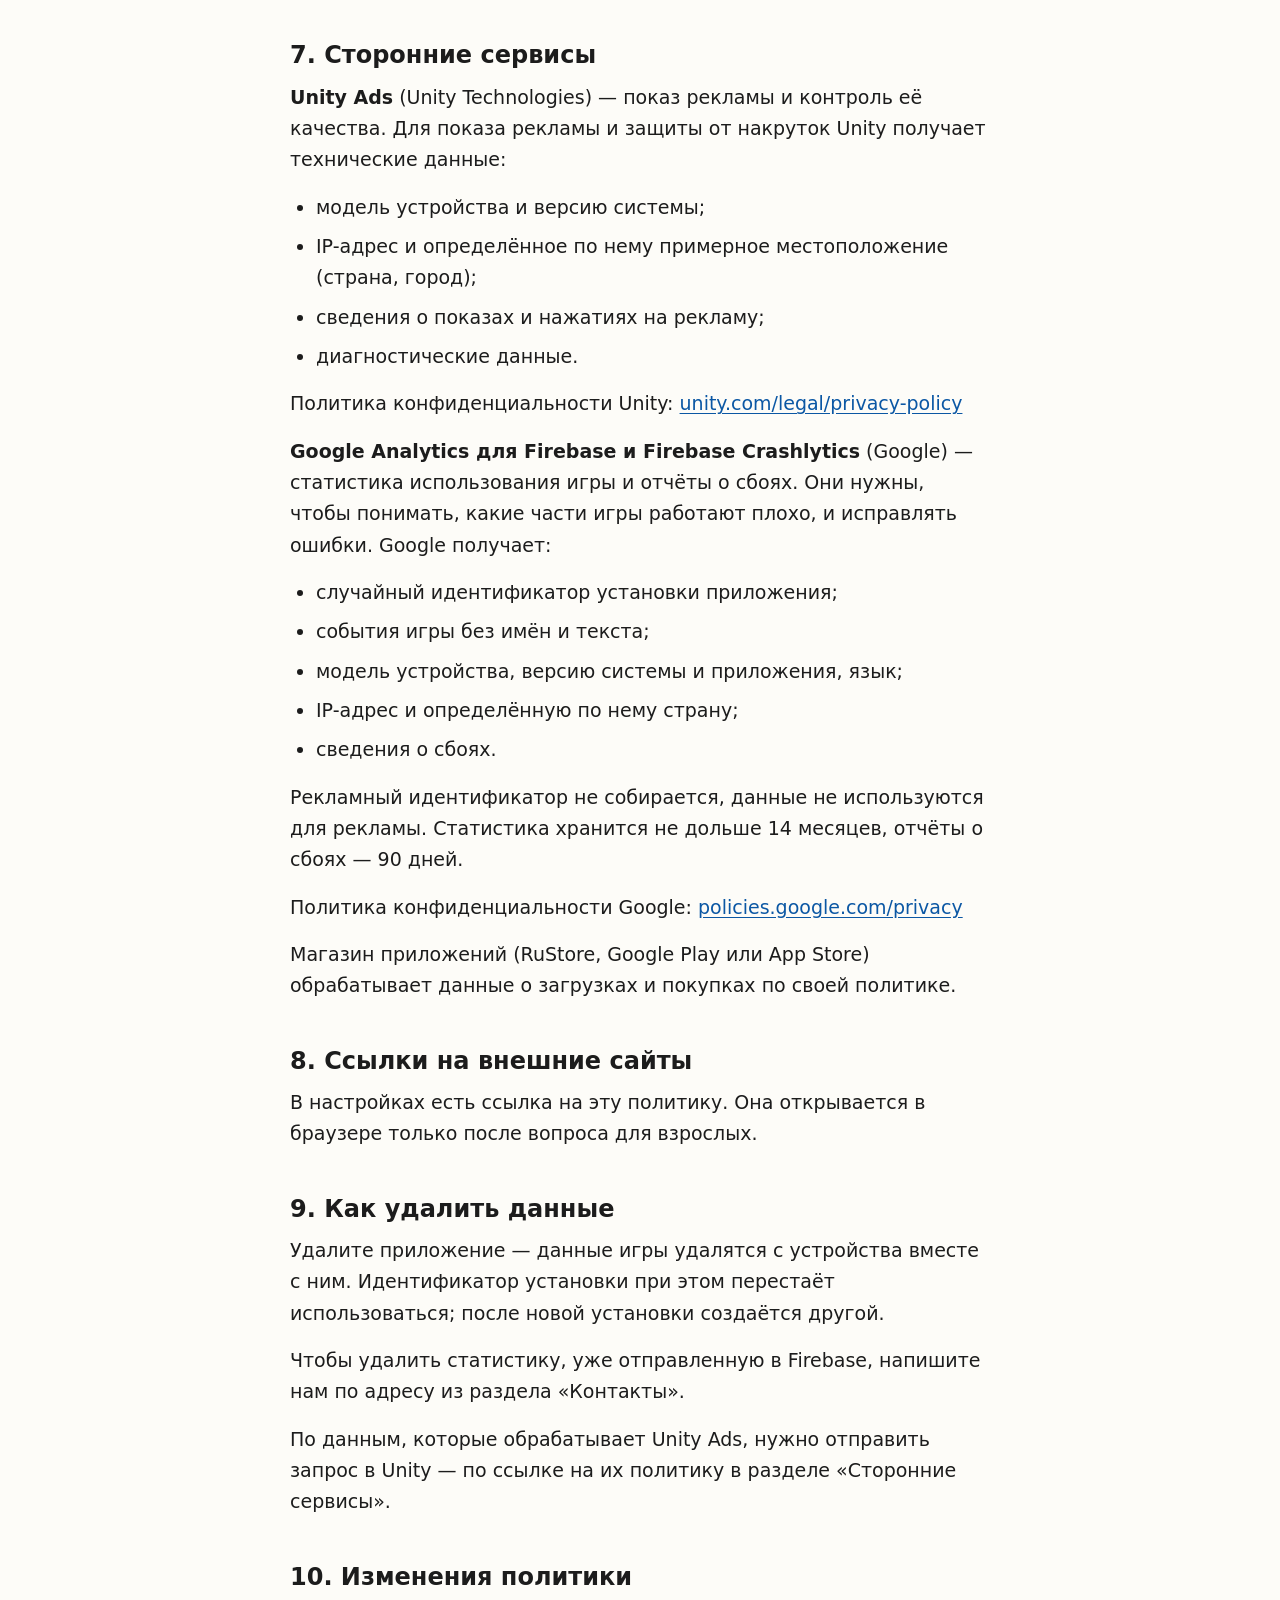
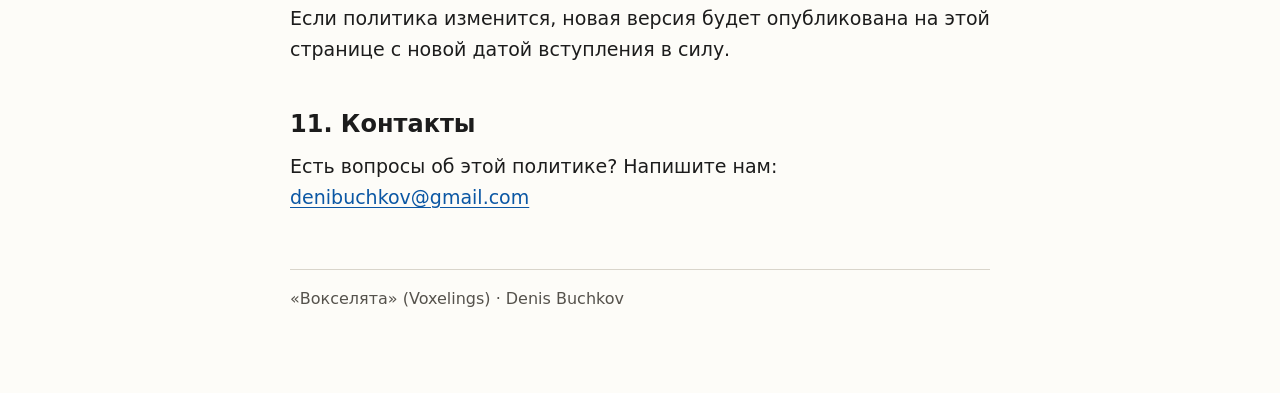
==== commit c6589df1: "Add iOS app ID" ====
--- a/ru/index.html
+++ b/ru/index.html
@@ -20,7 +20,7 @@
       <li>Дата вступления в силу: 16 ноября 2026 г.</li>
       <li>Разработчик: Denis Buchkov</li>
       <li>Приложение: «Вокселята» (Voxelings) для Android и iOS</li>
-      <li>Идентификатор приложения: com.budekong.voxelyata</li>
+      <li>Идентификатор приложения: com.budekong.voxelyata (Android), com.budekong.voxelings (iOS)</li>
     </ul>
   </header>
 
